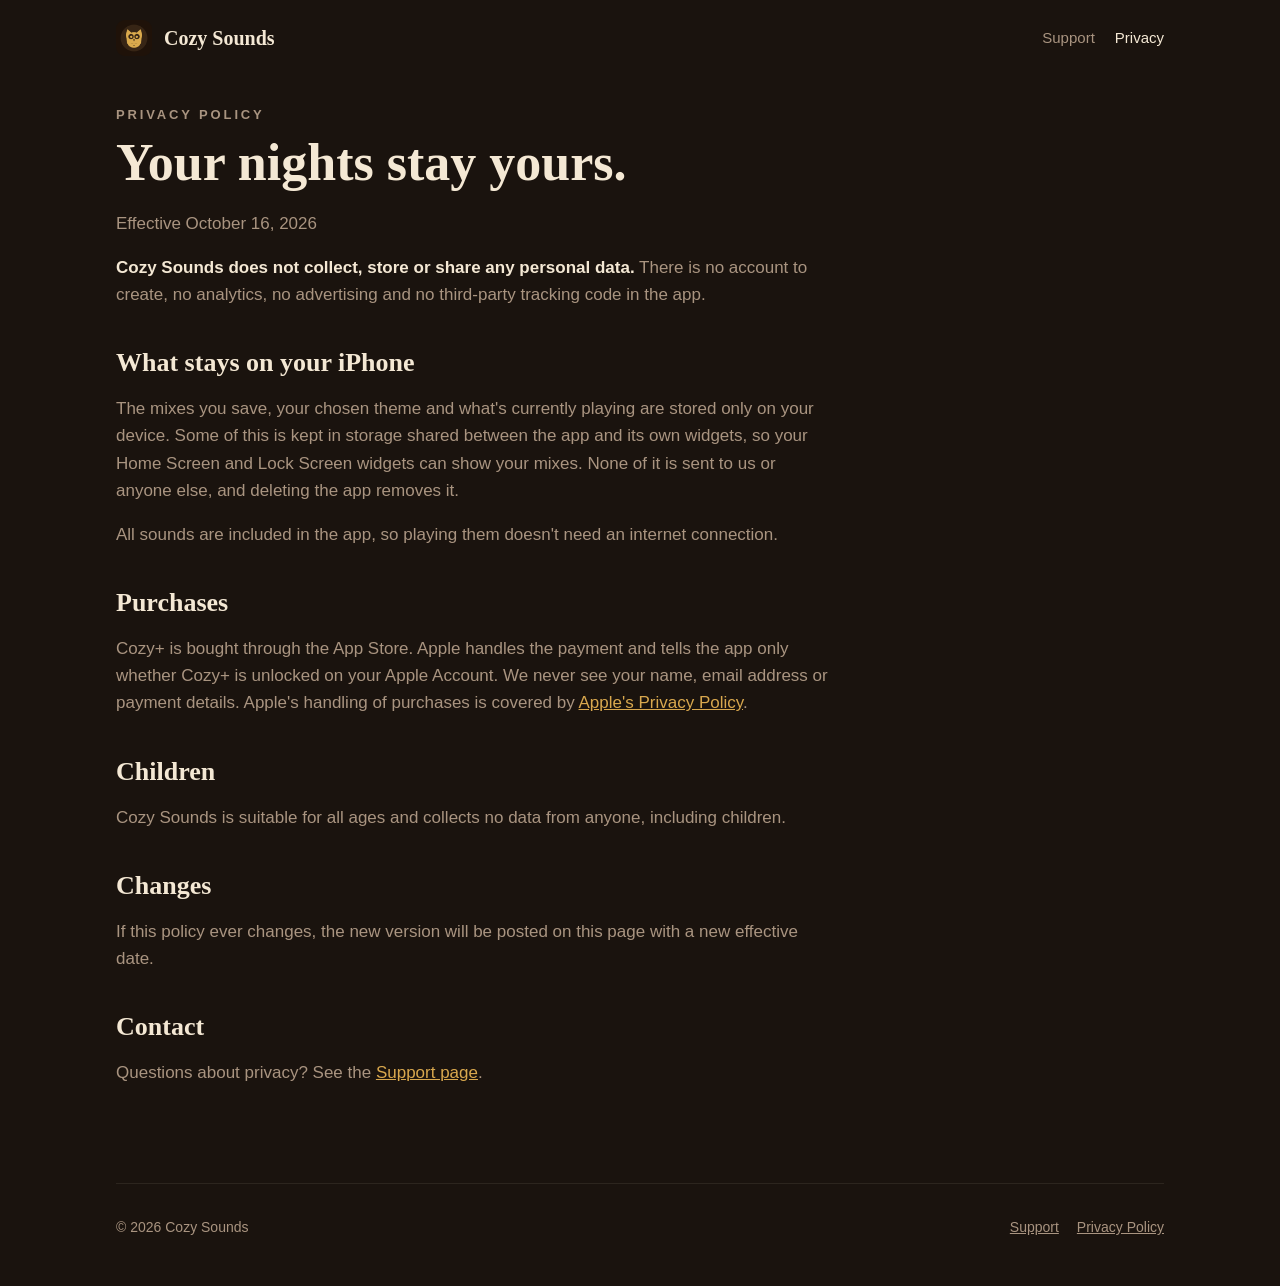
==== privacy.html @ 3689b46c "Cozy Sounds website: home, privacy policy and support Static pages for GitHub Pages in the app's fla" ====
<!doctype html>
<html lang="en">
<head>
  <meta charset="utf-8">
  <meta name="viewport" content="width=device-width, initial-scale=1">
  <title>Privacy Policy · Cozy Sounds</title>
  <meta name="description" content="Cozy Sounds collects no personal data. Everything you create stays on your iPhone.">
  <meta name="theme-color" content="#1a130e">
  <link rel="icon" href="assets/favicon.png">
  <link rel="apple-touch-icon" href="assets/apple-touch-icon.png">
  <link rel="stylesheet" href="assets/style.css">
</head>
<body>
  <div class="wrap">
    <header class="site-header">
      <a class="brand" href="./"><img src="assets/icon-512.png" alt="">Cozy Sounds</a>
      <nav class="site-nav">
        <a href="support.html">Support</a>
        <a href="privacy.html" aria-current="page">Privacy</a>
      </nav>
    </header>

    <main class="doc">
      <p class="eyebrow">Privacy Policy</p>
      <h1>Your nights stay yours.</h1>
      <p>Effective October 16, 2026</p>

      <p><strong>Cozy Sounds does not collect, store or share any personal data.</strong> There is no account to create, no analytics, no advertising and no third-party tracking code in the app.</p>

      <h2>What stays on your iPhone</h2>
      <p>The mixes you save, your chosen theme and what's currently playing are stored only on your device. Some of this is kept in storage shared between the app and its own widgets, so your Home Screen and Lock Screen widgets can show your mixes. None of it is sent to us or anyone else, and deleting the app removes it.</p>
      <p>All sounds are included in the app, so playing them doesn't need an internet connection.</p>

      <h2>Purchases</h2>
      <p>Cozy+ is bought through the App Store. Apple handles the payment and tells the app only whether Cozy+ is unlocked on your Apple Account. We never see your name, email address or payment details. Apple's handling of purchases is covered by <a href="https://www.apple.com/legal/privacy/">Apple's Privacy Policy</a>.</p>

      <h2>Children</h2>
      <p>Cozy Sounds is suitable for all ages and collects no data from anyone, including children.</p>

      <h2>Changes</h2>
      <p>If this policy ever changes, the new version will be posted on this page with a new effective date.</p>

      <h2>Contact</h2>
      <p>Questions about privacy? See the <a href="support.html">Support page</a>.</p>
    </main>

    <footer class="site-footer">
      <span>© 2026 Cozy Sounds</span>
      <nav>
        <a href="support.html">Support</a>
        <a href="privacy.html">Privacy Policy</a>
      </nav>
    </footer>
  </div>
</body>
</html>
---- assets/style.css ----
/* Cozy Sounds: flat espresso and gold, matching the app's Hearth theme. */
:root {
  --background: #1a130e;
  --surface: #271d16;
  --surface-raised: #33261d;
  --accent: #d9a84e;
  --on-accent: #1a130e;
  --text: #f4e8d4;
  --muted: #a99480;
  --hairline: rgba(244, 232, 212, 0.08);
  --serif: "New York", ui-serif, "Iowan Old Style", "Palatino Linotype", Georgia, serif;
  --sans: -apple-system, BlinkMacSystemFont, "SF Pro Text", "Segoe UI", Roboto, "Helvetica Neue", Arial, sans-serif;
  --rounded: ui-rounded, -apple-system, "SF Pro Rounded", var(--sans);
  --page: 1080px;
}

* { box-sizing: border-box; }

html { -webkit-text-size-adjust: 100%; }

body {
  margin: 0;
  background: var(--background);
  color: var(--text);
  font: 17px/1.6 var(--sans);
  -webkit-font-smoothing: antialiased;
}

a { color: var(--accent); }

img { max-width: 100%; display: block; }

.wrap {
  max-width: var(--page);
  margin: 0 auto;
  padding: 0 16px;
}

/* Header */

.site-header {
  display: flex;
  align-items: center;
  justify-content: space-between;
  gap: 16px;
  padding: 20px 0;
}

.brand {
  display: flex;
  align-items: center;
  gap: 12px;
  color: var(--text);
  text-decoration: none;
  font: 600 20px/1 var(--serif);
}

.brand img { width: 36px; height: 36px; border-radius: 9px; }

.site-nav { display: flex; gap: 20px; font-size: 15px; }

.site-nav a { color: var(--muted); text-decoration: none; }

.site-nav a:hover, .site-nav a[aria-current="page"] { color: var(--text); }

/* Type */

.eyebrow {
  margin: 0 0 12px;
  font: 600 13px/1 var(--rounded);
  letter-spacing: 0.22em;
  text-transform: uppercase;
  color: var(--accent);
}

h1, h2, h3 { font-family: var(--serif); font-weight: 600; line-height: 1.15; margin: 0; }

h1 { font-size: clamp(40px, 7vw, 72px); }

h2 { font-size: clamp(30px, 4.5vw, 44px); }

h3 { font-size: 21px; }

.lede { color: var(--muted); font-size: clamp(18px, 2.2vw, 21px); max-width: 34em; }

/* Hero */

.hero {
  display: grid;
  grid-template-columns: 1.1fr 1fr;
  align-items: center;
  gap: 48px;
  padding: 48px 0 72px;
}

.hero-icon { width: 96px; height: 96px; border-radius: 22px; margin-bottom: 28px; border: 1px solid var(--hairline); }

.hero h1 { margin-bottom: 18px; }

.hero .lede { margin: 0 0 32px; }

.hero-shot { justify-self: center; max-width: 360px; width: 100%; }

.hero-shot img { border-radius: 28px; }

/* Buttons */

.button {
  display: inline-flex;
  align-items: center;
  gap: 10px;
  padding: 14px 24px;
  border-radius: 999px;
  background: var(--accent);
  color: var(--on-accent);
  font-weight: 600;
  text-decoration: none;
}

.button.is-soon { background: var(--surface-raised); color: var(--text); cursor: default; }

.fine { color: var(--muted); font-size: 14px; margin-top: 12px; }

/* Sections */

section { padding: 72px 0; border-top: 1px solid var(--hairline); }

.section-head { margin-bottom: 36px; }

.section-head .lede { margin: 14px 0 0; }

.features {
  display: grid;
  grid-template-columns: repeat(3, 1fr);
  gap: 16px;
}

.card {
  background: var(--surface);
  border: 1px solid var(--hairline);
  border-radius: 22px;
  padding: 24px;
}

.card h3 { margin-bottom: 8px; }

.card p { margin: 0; color: var(--muted); font-size: 16px; }

.card .icon {
  width: 42px;
  height: 42px;
  border-radius: 50%;
  background: rgba(217, 168, 78, 0.12);
  color: var(--accent);
  display: grid;
  place-items: center;
  font-size: 20px;
  margin-bottom: 16px;
}

/* Screenshot strip: scrolls sideways on its own; the page never does. */

.gallery {
  display: flex;
  gap: 16px;
  overflow-x: auto;
  scroll-snap-type: x mandatory;
  padding-bottom: 12px;
  -webkit-overflow-scrolling: touch;
}

.gallery img {
  flex: 0 0 auto;
  width: 240px;
  border-radius: 22px;
  scroll-snap-align: start;
}

/* Cozy+ */

.plus {
  display: grid;
  grid-template-columns: 1fr 1fr;
  gap: 40px;
  align-items: center;
}

.plus ul { list-style: none; padding: 0; margin: 0; }

.plus li {
  padding: 14px 0;
  border-bottom: 1px solid var(--hairline);
  color: var(--muted);
}

.plus li strong { color: var(--text); display: block; font-weight: 600; }

.price { font: 600 56px/1 var(--serif); margin: 18px 0 8px; }

/* Long-form pages (privacy, support) */

.doc { max-width: 720px; padding: 32px 0 80px; }

.doc h1 { font-size: clamp(36px, 6vw, 52px); margin-bottom: 8px; }

.doc h2 { font-size: 26px; margin: 40px 0 12px; }

.doc p, .doc li { color: var(--muted); }

.doc strong { color: var(--text); }

.faq details {
  background: var(--surface);
  border: 1px solid var(--hairline);
  border-radius: 18px;
  padding: 18px 22px;
  margin-bottom: 12px;
}

.faq summary { cursor: pointer; font-weight: 600; color: var(--text); }

.faq details p { margin: 12px 0 0; }

/* Footer */

.site-footer {
  border-top: 1px solid var(--hairline);
  padding: 32px 0 48px;
  color: var(--muted);
  font-size: 14px;
  display: flex;
  flex-wrap: wrap;
  justify-content: space-between;
  gap: 12px;
}

.site-footer nav { display: flex; gap: 18px; }

.site-footer a { color: var(--muted); }

/* Phones */

@media (max-width: 820px) {
  .hero, .plus { grid-template-columns: 1fr; }
  .hero { padding-top: 24px; text-align: left; }
  .hero-shot { max-width: 300px; }
  .features { grid-template-columns: 1fr; }
  .site-nav { gap: 14px; }
}

@media (max-width: 420px) {
  .site-nav a.optional { display: none; }
}
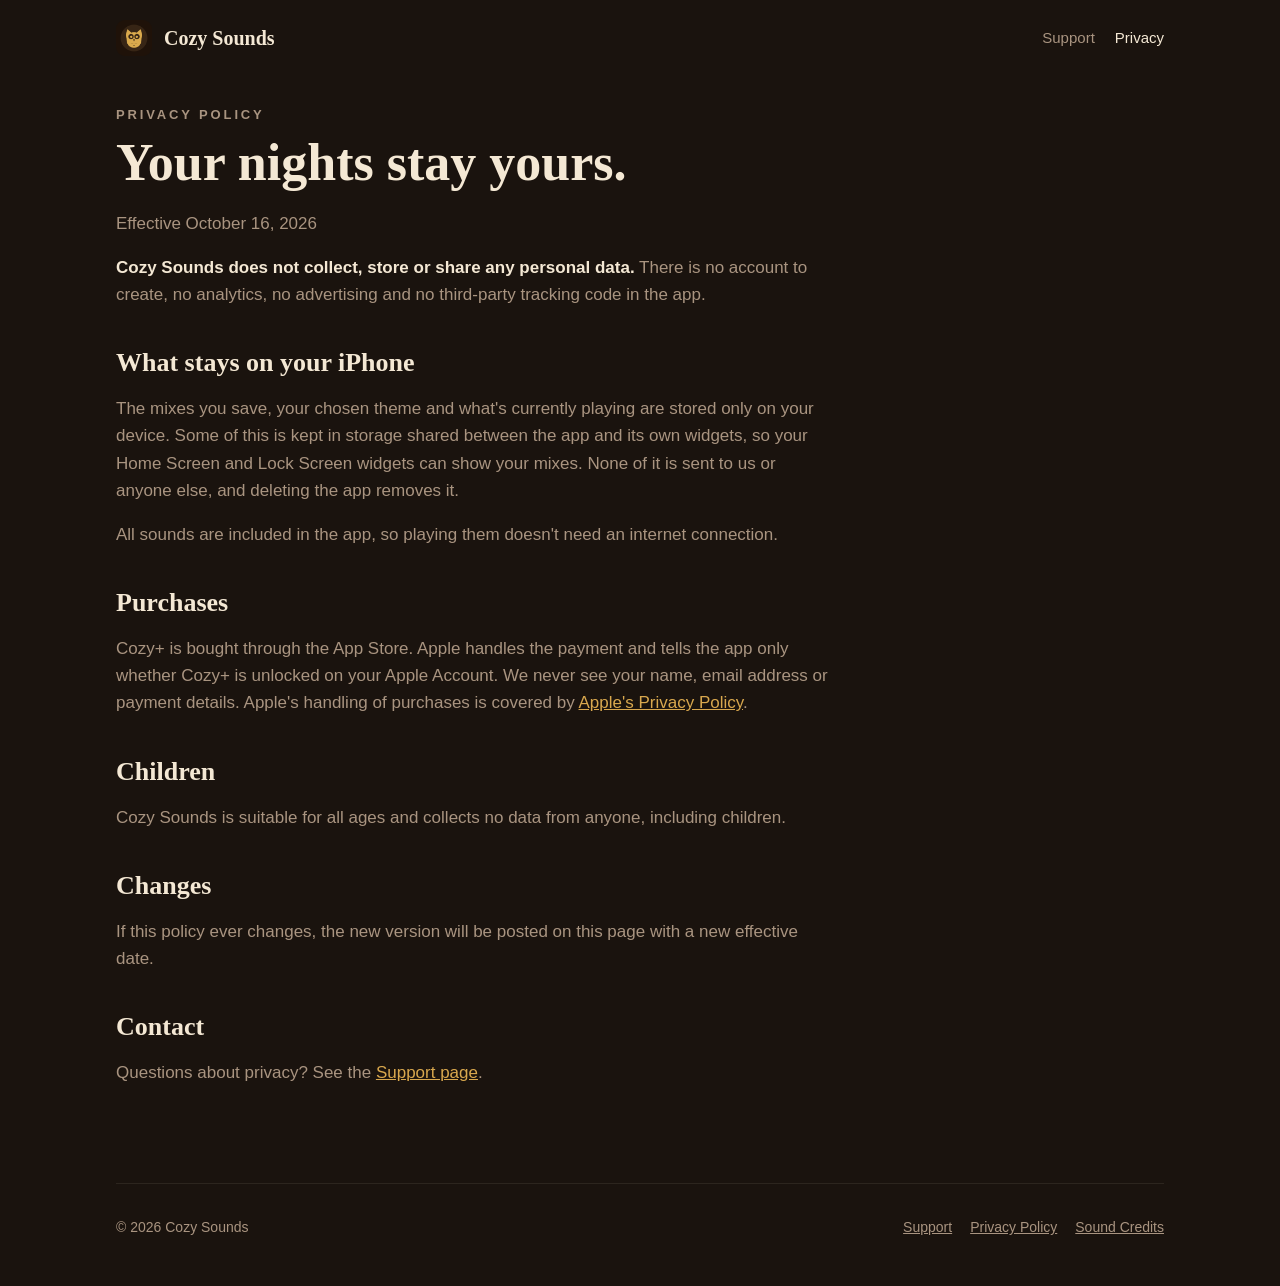
==== commit 58d38322: "Add sound credits page Lists the source, recordist and CC0 license of every recording in the app, so" ====
--- a/privacy.html
+++ b/privacy.html
@@ -49,6 +49,7 @@
       <nav>
         <a href="support.html">Support</a>
         <a href="privacy.html">Privacy Policy</a>
+        <a href="credits.html">Sound Credits</a>
       </nav>
     </footer>
   </div>
--- a/assets/style.css
+++ b/assets/style.css
@@ -251,3 +251,19 @@
 @media (max-width: 420px) {
   .site-nav a.optional { display: none; }
 }
+
+/* Sound credits table: scrolls sideways inside its box on narrow phones. */
+
+.table-wrap { overflow-x: auto; margin-top: 28px; border: 1px solid var(--hairline); border-radius: 18px; }
+
+.credits { width: 100%; border-collapse: collapse; font-size: 15px; }
+
+.credits th, .credits td { text-align: left; padding: 12px 16px; border-bottom: 1px solid var(--hairline); vertical-align: top; }
+
+.credits th { color: var(--text); font-weight: 600; background: var(--surface); white-space: nowrap; }
+
+.credits td { color: var(--muted); }
+
+.credits td:first-child { color: var(--text); white-space: nowrap; }
+
+.credits tr:last-child td { border-bottom: 0; }
